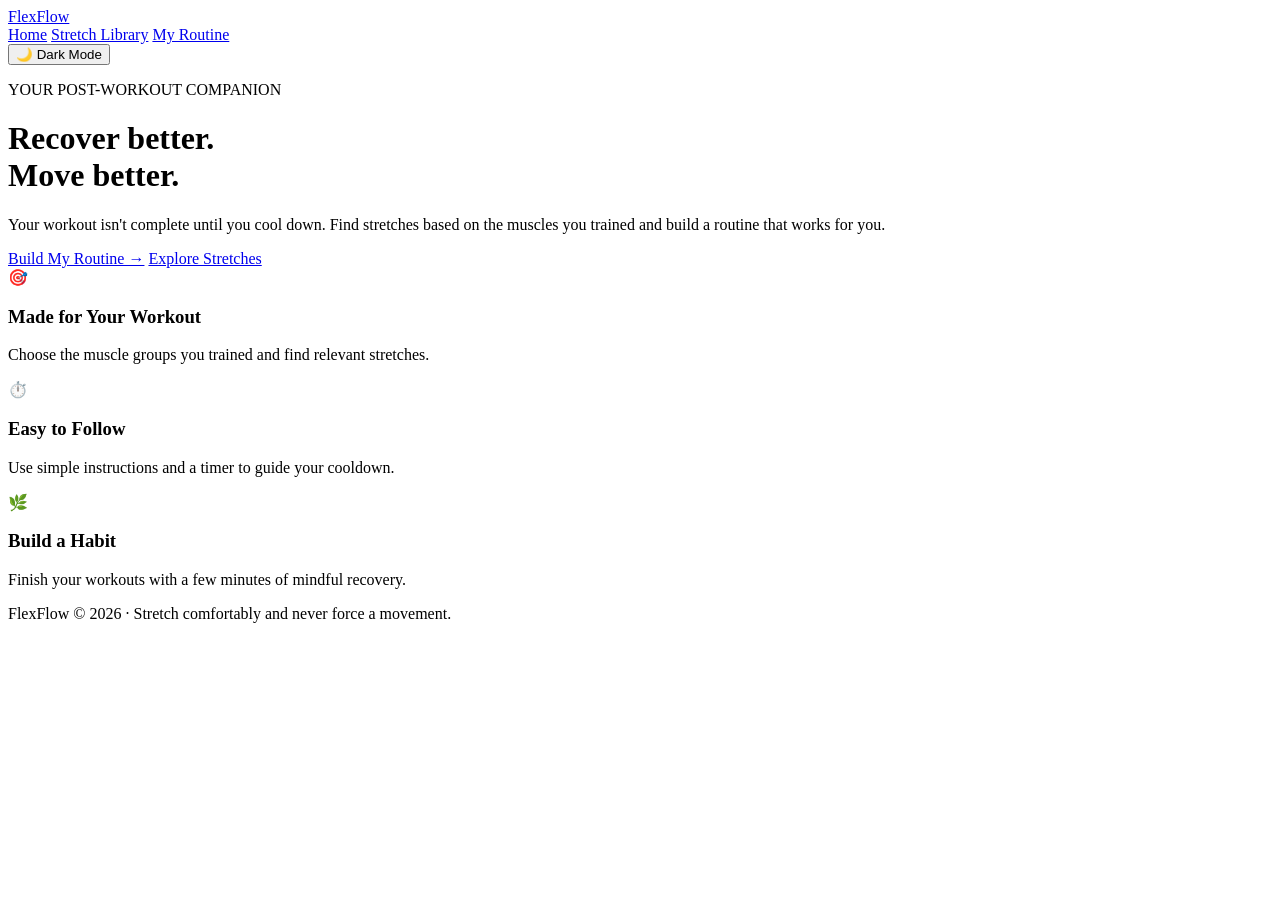
==== index.html @ e78f1d83 "Create index.html" ====
<!DOCTYPE html>
<html lang="en">
<head>
  <meta charset="UTF-8">
  <meta name="viewport" content="width=device-width, initial-scale=1.0">
  <title>FlexFlow | Home</title>
  <link rel="stylesheet" href="style.css">
  <script src="script.js" defer></script>
</head>
<body>
  <header class="site-header">
    <a class="logo" href="index.html">FlexFlow</a>
    <nav>
      <a href="index.html">Home</a>
      <a href="stretches.html">Stretch Library</a>
      <a href="routine.html">My Routine</a>
    </nav>
    <button id="theme-toggle" class="small-button" type="button">🌙 Dark Mode</button>
  </header>

  <main class="hero">
    <p class="eyebrow">YOUR POST-WORKOUT COMPANION</p>
    <h1>Recover better.<br><span>Move better.</span></h1>
    <p class="hero-text">
      Your workout isn't complete until you cool down.
      Find stretches based on the muscles you trained and build a routine that works for you.
    </p>
    <div class="hero-buttons">
      <a class="button" href="routine.html">Build My Routine →</a>
      <a class="button secondary" href="stretches.html">Explore Stretches</a>
    </div>

    <section class="feature-grid">
      <article class="feature-card">
        <span class="feature-icon">🎯</span>
        <h3>Made for Your Workout</h3>
        <p>Choose the muscle groups you trained and find relevant stretches.</p>
      </article>
      <article class="feature-card">
        <span class="feature-icon">⏱️</span>
        <h3>Easy to Follow</h3>
        <p>Use simple instructions and a timer to guide your cooldown.</p>
      </article>
      <article class="feature-card">
        <span class="feature-icon">🌿</span>
        <h3>Build a Habit</h3>
        <p>Finish your workouts with a few minutes of mindful recovery.</p>
      </article>
    </section>
  </main>

  <footer>
    <p>FlexFlow © 2026 · Stretch comfortably and never force a movement.</p>
  </footer>
</body>
</html>
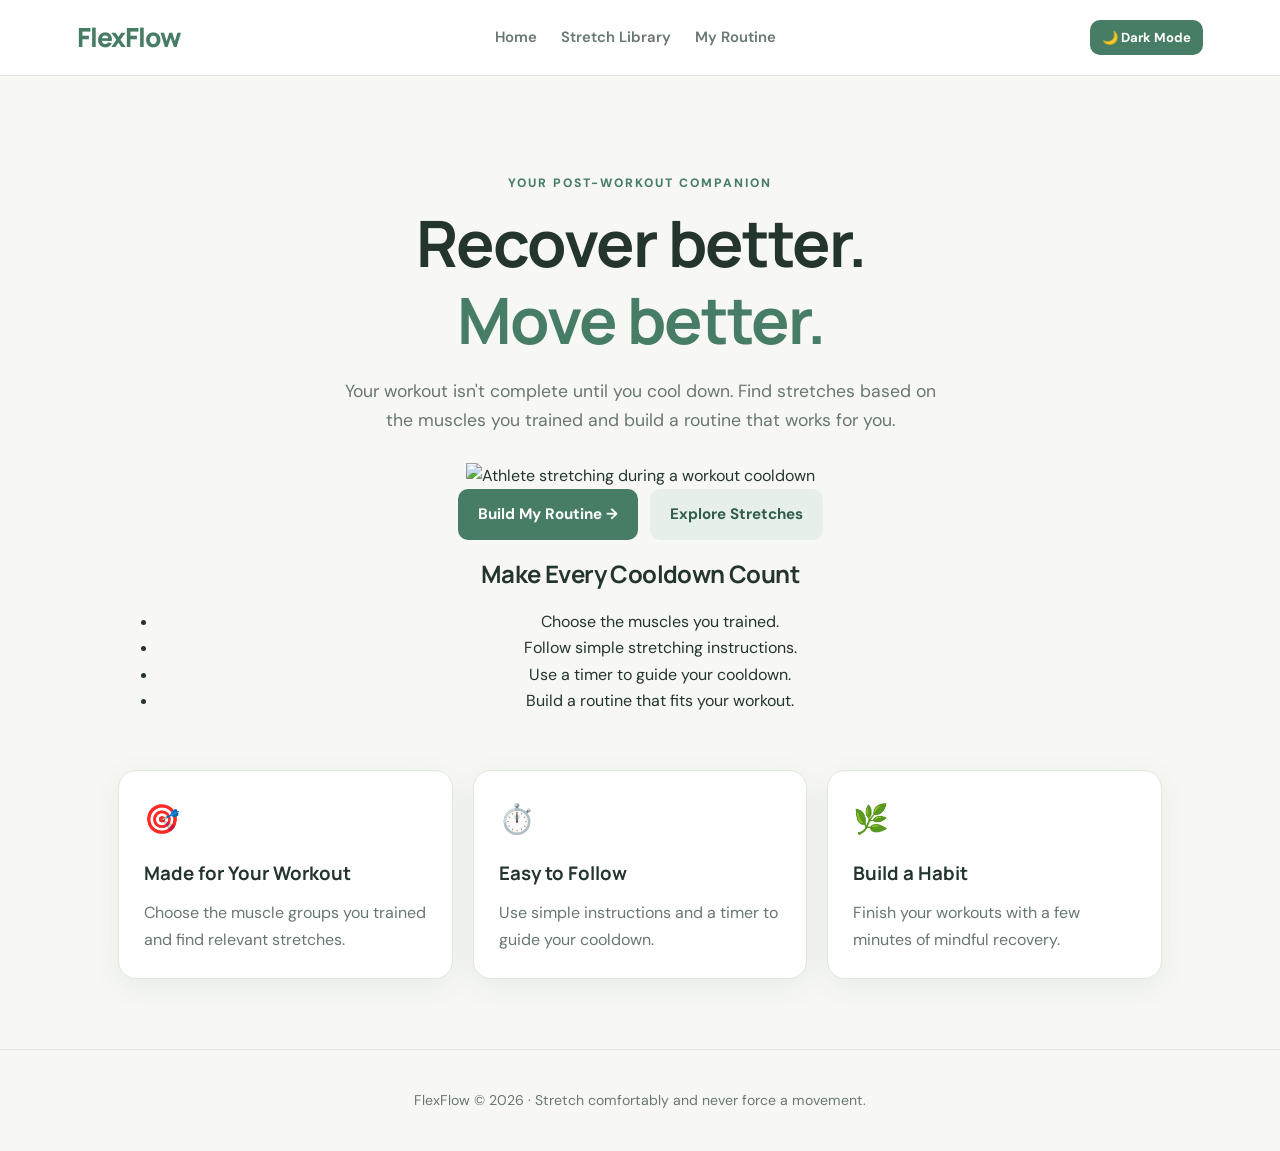
==== commit 98e6129f: "Update index.html with new content and structure" ====
--- a/index.html
+++ b/index.html
@@ -22,14 +22,32 @@
   <main class="hero">
     <p class="eyebrow">YOUR POST-WORKOUT COMPANION</p>
     <h1>Recover better.<br><span>Move better.</span></h1>
+
     <p class="hero-text">
       Your workout isn't complete until you cool down.
       Find stretches based on the muscles you trained and build a routine that works for you.
     </p>
+
+    <img
+      src="https://images.unsplash.com/photo-1518611012118-696072aa579a?auto=format&fit=crop&w=1000&q=80"
+      alt="Athlete stretching during a workout cooldown"
+      class="hero-image"
+    >
+
     <div class="hero-buttons">
       <a class="button" href="routine.html">Build My Routine →</a>
       <a class="button secondary" href="stretches.html">Explore Stretches</a>
     </div>
+
+    <section class="benefits">
+      <h2>Make Every Cooldown Count</h2>
+      <ul class="benefits-list">
+        <li>Choose the muscles you trained.</li>
+        <li>Follow simple stretching instructions.</li>
+        <li>Use a timer to guide your cooldown.</li>
+        <li>Build a routine that fits your workout.</li>
+      </ul>
+    </section>
 
     <section class="feature-grid">
       <article class="feature-card">
@@ -37,11 +55,13 @@
         <h3>Made for Your Workout</h3>
         <p>Choose the muscle groups you trained and find relevant stretches.</p>
       </article>
+
       <article class="feature-card">
         <span class="feature-icon">⏱️</span>
         <h3>Easy to Follow</h3>
         <p>Use simple instructions and a timer to guide your cooldown.</p>
       </article>
+
       <article class="feature-card">
         <span class="feature-icon">🌿</span>
         <h3>Build a Habit</h3>
@@ -55,3 +75,4 @@
   </footer>
 </body>
 </html>
+
--- a/style.css
+++ b/style.css
@@ -0,0 +1,453 @@
+
+@import url('https://fonts.googleapis.com/css2?family=DM+Sans:wght@400;500;600;700&family=Manrope:wght@400;500;600;700;800&display=swap');
+
+:root {
+  --bg: #f7f8f4;
+  --surface: #ffffff;
+  --text: #24352e;
+  --muted: #68776f;
+  --accent: #477d65;
+  --accent-dark: #315d49;
+  --soft: #e7f0e8;
+  --border: #e0e7df;
+  --shadow: 0 8px 30px rgba(34, 65, 47, 0.07);
+}
+
+* {
+  box-sizing: border-box;
+}
+
+html {
+  scroll-behavior: smooth;
+}
+
+body {
+  margin: 0;
+  background: var(--bg);
+  color: var(--text);
+  font-family: "DM Sans", sans-serif;
+  line-height: 1.65;
+  transition: background 0.2s, color 0.2s;
+}
+
+h1, h2, h3, .logo {
+  font-family: "Manrope", sans-serif;
+  line-height: 1.2;
+}
+
+h1 {
+  font-size: clamp(2.3rem, 6vw, 4rem);
+  letter-spacing: -2px;
+  margin: 12px 0 18px;
+}
+
+h2 {
+  letter-spacing: -0.6px;
+}
+
+p {
+  color: var(--muted);
+}
+
+a {
+  color: inherit;
+  text-decoration: none;
+}
+
+.site-header {
+  display: flex;
+  align-items: center;
+  justify-content: space-between;
+  gap: 22px;
+  flex-wrap: wrap;
+  padding: 20px 6%;
+  border-bottom: 1px solid var(--border);
+  background: var(--surface);
+}
+
+.logo {
+  font-size: 1.65rem;
+  font-weight: 800;
+  color: var(--accent);
+  letter-spacing: -1px;
+}
+
+nav {
+  display: flex;
+  gap: 24px;
+  flex-wrap: wrap;
+}
+
+nav a {
+  color: var(--muted);
+  font-weight: 600;
+  font-size: 0.93rem;
+}
+
+nav a:hover {
+  color: var(--accent);
+}
+
+.button, .small-button {
+  display: inline-block;
+  border: 0;
+  border-radius: 10px;
+  background: var(--accent);
+  color: white;
+  font-family: inherit;
+  font-size: 0.95rem;
+  font-weight: 700;
+  padding: 13px 20px;
+  cursor: pointer;
+  text-align: center;
+  transition: background 0.2s, transform 0.2s;
+}
+
+.button:hover, .small-button:hover {
+  background: var(--accent-dark);
+  transform: translateY(-1px);
+}
+
+.small-button {
+  padding: 9px 12px;
+  font-size: 0.82rem;
+}
+
+.button.secondary {
+  background: var(--soft);
+  color: var(--accent-dark);
+}
+
+.button.secondary:hover {
+  background: var(--border);
+}
+
+.hero {
+  max-width: 1100px;
+  margin: 0 auto;
+  padding: 85px 28px 70px;
+  text-align: center;
+}
+
+.eyebrow {
+  color: var(--accent);
+  font-size: 0.76rem;
+  font-weight: 800;
+  letter-spacing: 2px;
+  text-transform: uppercase;
+}
+
+.hero h1 span {
+  color: var(--accent);
+}
+
+.hero-text {
+  max-width: 620px;
+  margin: 0 auto 28px;
+  font-size: 1.1rem;
+}
+
+.hero-buttons {
+  display: flex;
+  justify-content: center;
+  flex-wrap: wrap;
+  gap: 12px;
+}
+
+.feature-grid, .stretch-grid {
+  display: grid;
+  grid-template-columns: repeat(3, minmax(0, 1fr));
+  gap: 20px;
+  margin-top: 55px;
+  text-align: left;
+}
+
+.feature-card, .stretch-card, .routine-builder, .timer-card {
+  background: var(--surface);
+  border: 1px solid var(--border);
+  border-radius: 18px;
+  padding: 25px;
+  box-shadow: var(--shadow);
+}
+
+.feature-icon {
+  font-size: 1.8rem;
+}
+
+.feature-card h3 {
+  margin-bottom: 8px;
+}
+
+.feature-card p, .stretch-card p {
+  margin-bottom: 0;
+}
+
+.page-container {
+  width: min(1050px, 90%);
+  margin: 0 auto;
+  padding: 55px 0 75px;
+}
+
+.page-intro {
+  max-width: 650px;
+  font-size: 1.05rem;
+}
+
+.filter-bar {
+  display: flex;
+  align-items: center;
+  flex-wrap: wrap;
+  gap: 12px;
+  margin: 30px 0 10px;
+}
+
+.filter-bar label {
+  font-weight: 700;
+}
+
+select {
+  background: var(--surface);
+  color: var(--text);
+  border: 1px solid var(--border);
+  border-radius: 9px;
+  padding: 11px 14px;
+  font: inherit;
+}
+
+.stretch-grid {
+  grid-template-columns: repeat(2, minmax(0, 1fr));
+  margin-top: 25px;
+}
+
+.stretch-card h2 {
+  font-size: 1.3rem;
+  margin: 14px 0 10px;
+}
+
+.tag {
+  display: inline-block;
+  border-radius: 30px;
+  background: var(--soft);
+  color: var(--accent-dark);
+  padding: 5px 10px;
+  font-size: 0.7rem;
+  font-weight: 800;
+  letter-spacing: 1px;
+}
+
+.stretch-time {
+  color: var(--accent);
+  font-weight: 700;
+  font-size: 0.88rem;
+  margin-top: 18px;
+}
+
+.routine-builder {
+  margin-top: 35px;
+}
+
+.checkbox-grid {
+  display: grid;
+  grid-template-columns: repeat(3, minmax(0, 1fr));
+  gap: 12px;
+  margin: 25px 0;
+}
+
+.check-card {
+  display: flex;
+  align-items: center;
+  gap: 10px;
+  background: var(--bg);
+  border: 1px solid var(--border);
+  border-radius: 12px;
+  padding: 15px;
+  cursor: pointer;
+  font-weight: 600;
+}
+
+.check-card:has(input:checked) {
+  border-color: var(--accent);
+  background: var(--soft);
+}
+
+.check-card input {
+  accent-color: var(--accent);
+  width: 17px;
+  height: 17px;
+}
+
+.message {
+  color: #a04a38;
+  font-weight: 600;
+}
+
+.routine-results {
+  margin-top: 45px;
+}
+
+.results-heading {
+  display: flex;
+  align-items: center;
+  justify-content: space-between;
+  flex-wrap: wrap;
+  gap: 15px;
+  margin-bottom: 25px;
+}
+
+.results-heading h2 {
+  margin: 8px 0;
+}
+
+.routine-list {
+  display: grid;
+  gap: 14px;
+}
+
+.routine-item {
+  display: flex;
+  align-items: flex-start;
+  gap: 15px;
+  background: var(--surface);
+  border: 1px solid var(--border);
+  border-radius: 14px;
+  padding: 20px;
+}
+
+.routine-item input {
+  margin-top: 6px;
+  width: 18px;
+  height: 18px;
+  accent-color: var(--accent);
+}
+
+.routine-item h3 {
+  margin: 0 0 6px;
+}
+
+.routine-item p {
+  margin: 0;
+}
+
+.routine-item.completed {
+  opacity: 0.65;
+}
+
+.routine-item.completed h3 {
+  text-decoration: line-through;
+}
+
+.timer-card {
+  text-align: center;
+  margin-top: 28px;
+}
+
+#timer-display {
+  font-size: 3.5rem;
+  margin: 8px 0;
+  font-variant-numeric: tabular-nums;
+}
+
+.timer-buttons {
+  display: flex;
+  justify-content: center;
+  gap: 10px;
+  flex-wrap: wrap;
+}
+
+footer {
+  padding: 25px 6%;
+  border-top: 1px solid var(--border);
+  text-align: center;
+  font-size: 0.88rem;
+}
+
+body.dark-mode {
+  --bg: #17221c;
+  --surface: #202e26;
+  --text: #edf4ee;
+  --muted: #b5c2b8;
+  --accent: #8dc6a5;
+  --accent-dark: #b0dfbf;
+  --soft: #2d4335;
+  --border: #35483b;
+  --shadow: 0 8px 30px rgba(0, 0, 0, 0.12);
+}
+
+body.dark-mode .button.secondary {
+  color: var(--text);
+}
+
+body.dark-mode .tag {
+  color: var(--text);
+}
+
+body.dark-mode .message {
+  color: #ffb4a3;
+}
+
+[hidden] {
+  display: none !important;
+}
+
+@media (max-width: 760px) {
+  .site-header {
+    padding: 18px 5%;
+  }
+
+  nav {
+    order: 3;
+    width: 100%;
+    gap: 16px;
+  }
+
+  .feature-grid, .stretch-grid {
+    grid-template-columns: 1fr;
+  }
+
+  .checkbox-grid {
+    grid-template-columns: repeat(2, minmax(0, 1fr));
+  }
+
+  .hero {
+    padding-top: 55px;
+  }
+
+  .page-container {
+    padding-top: 38px;
+  }
+}
+
+@media (max-width: 420px) {
+  .checkbox-grid {
+    grid-template-columns: 1fr;
+  }
+
+  .button {
+    width: 100%;
+  }
+
+  .hero-buttons {
+    flex-direction: column;
+  }
+}
+
+@media print {
+  .site-header, footer, .routine-builder, .timer-card,
+  .results-heading button {
+    display: none !important;
+  }
+
+  body {
+    background: white;
+    color: black;
+  }
+
+  .routine-item {
+    break-inside: avoid;
+    box-shadow: none;
+  }
+
+  .page-container {
+    width: 100%;
+  }
+}
